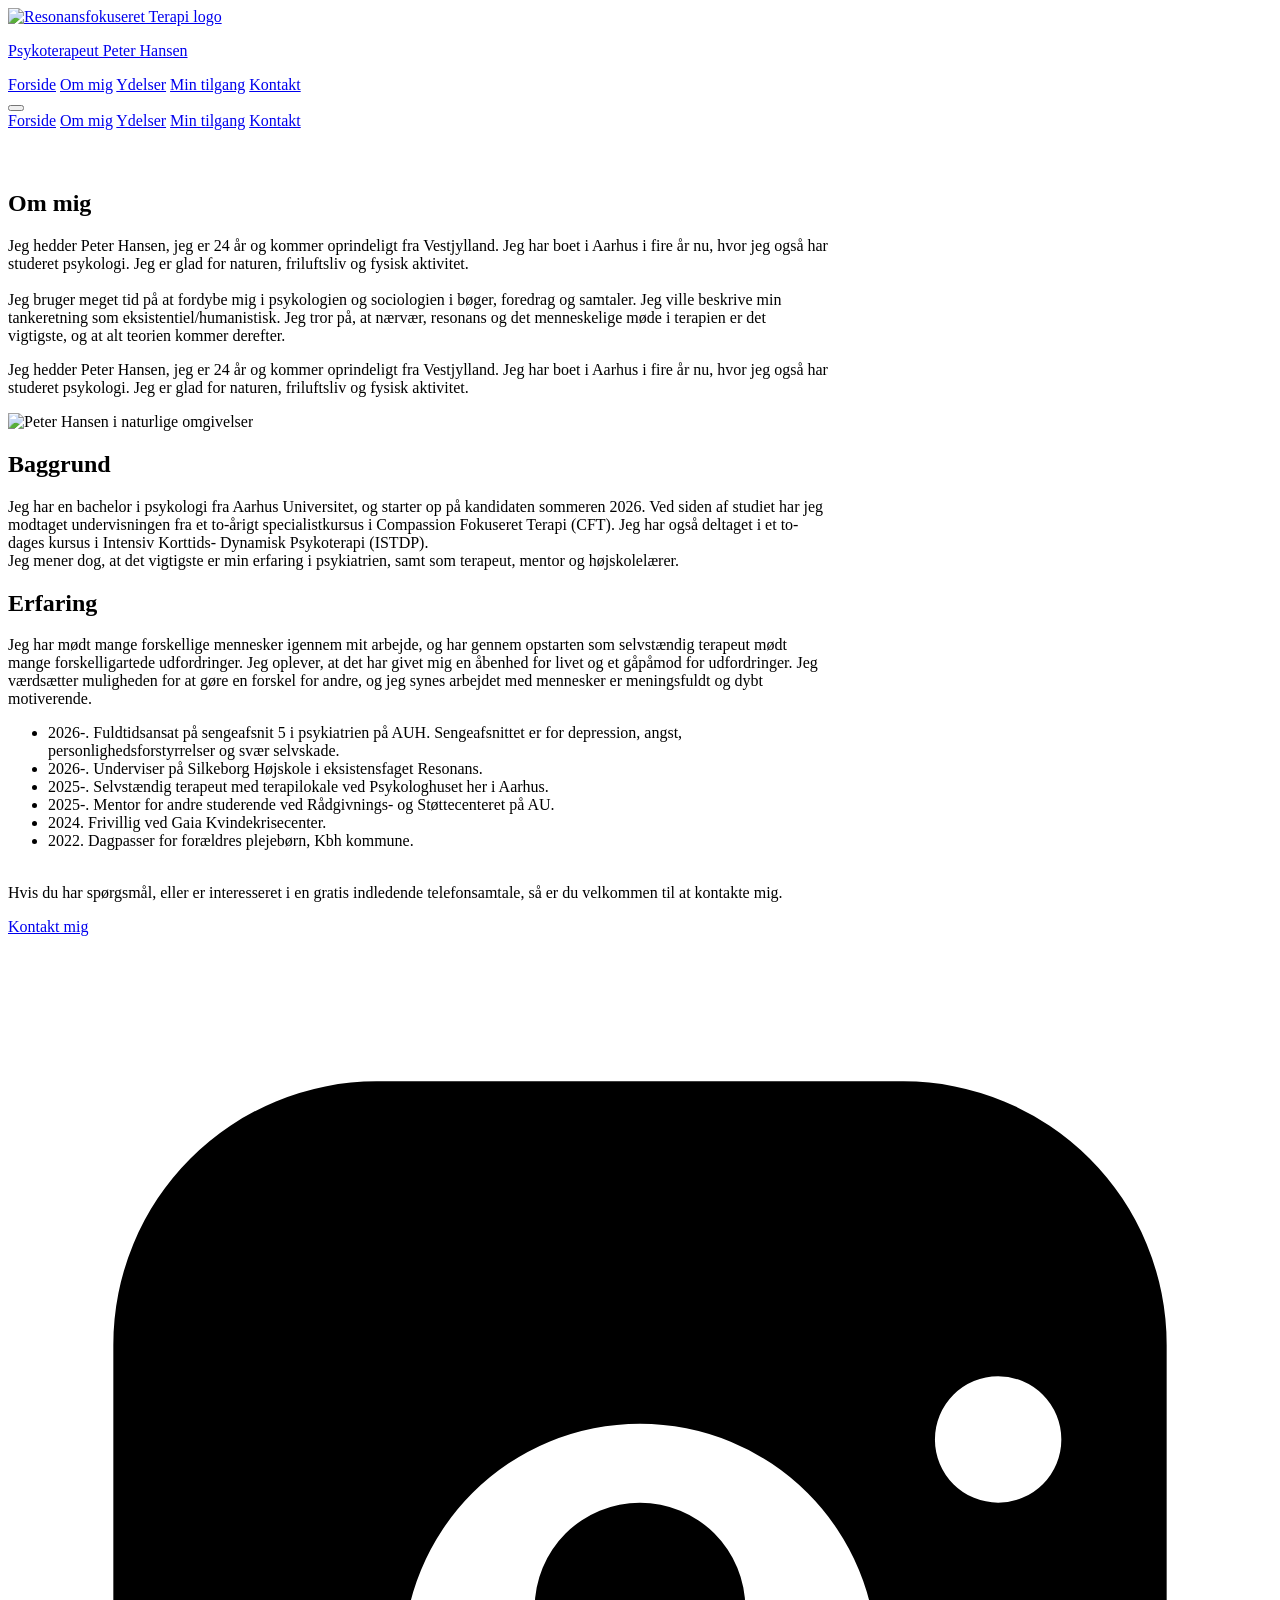
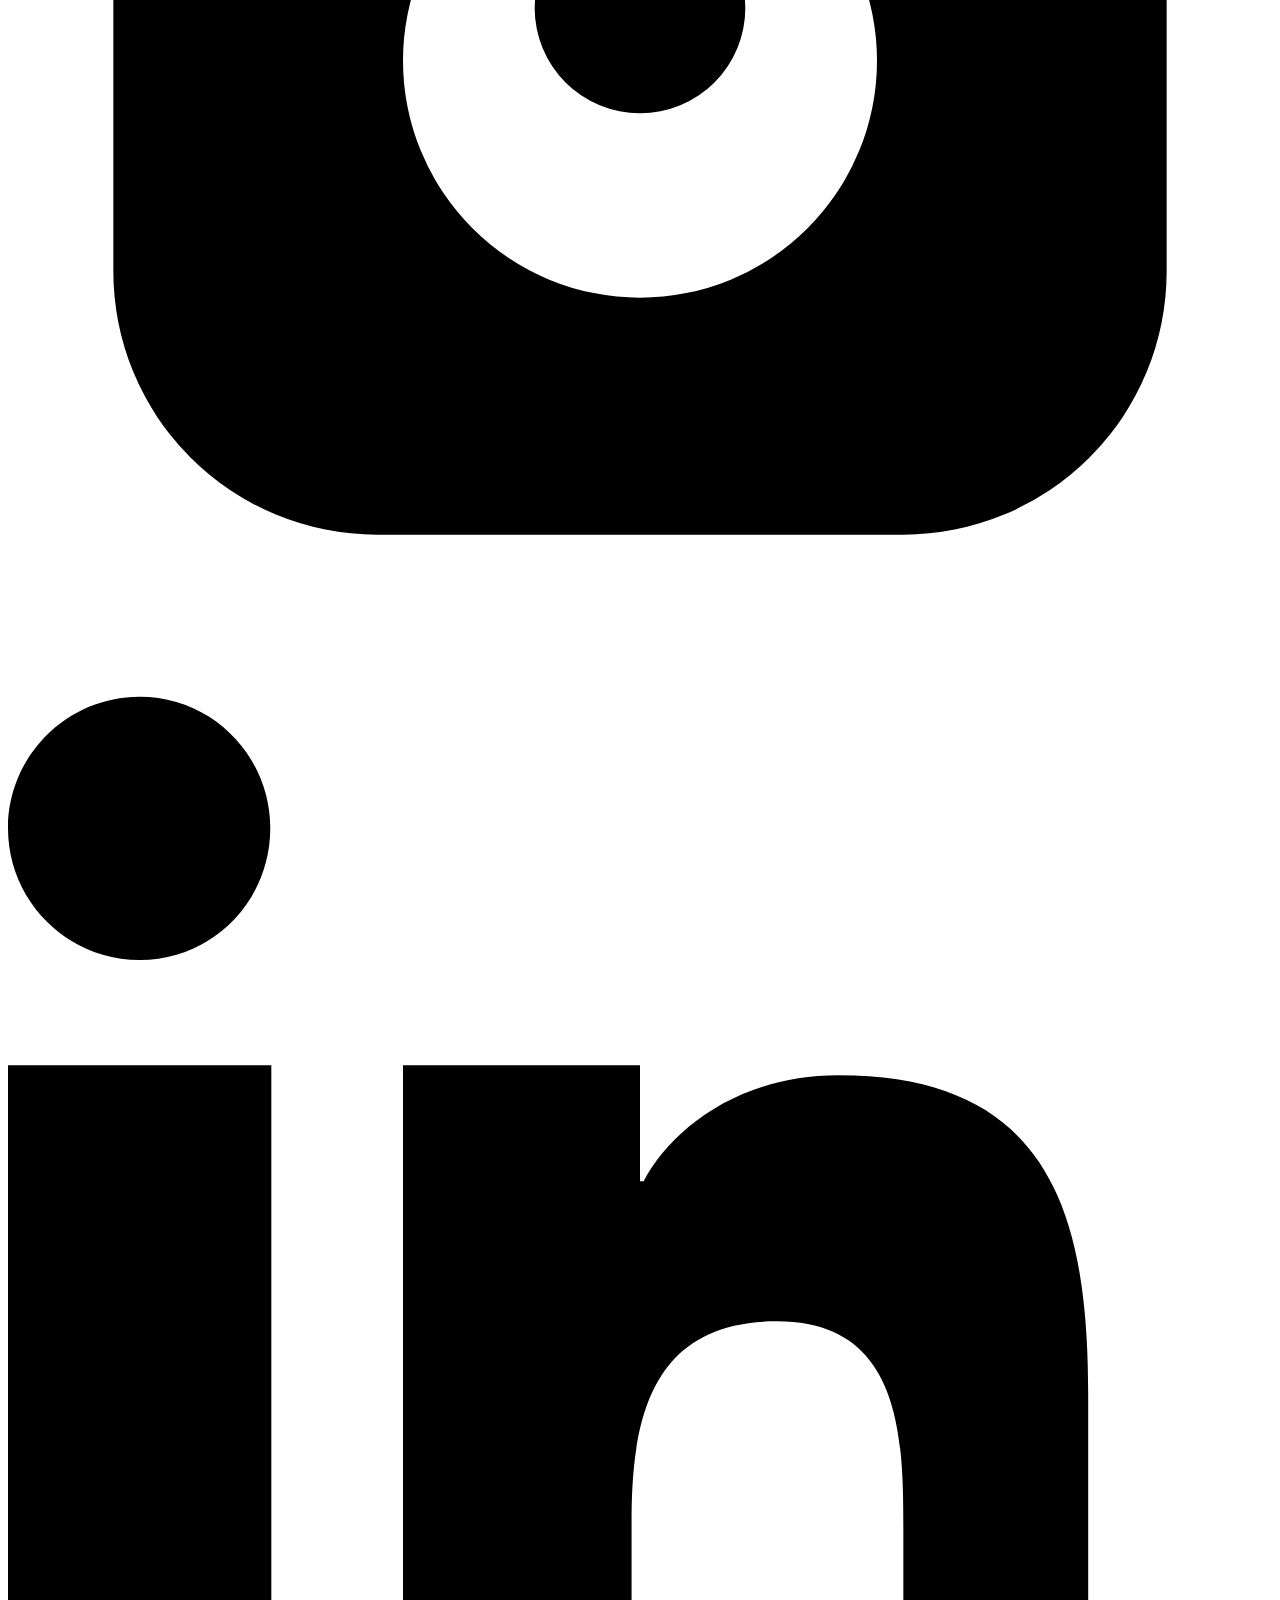
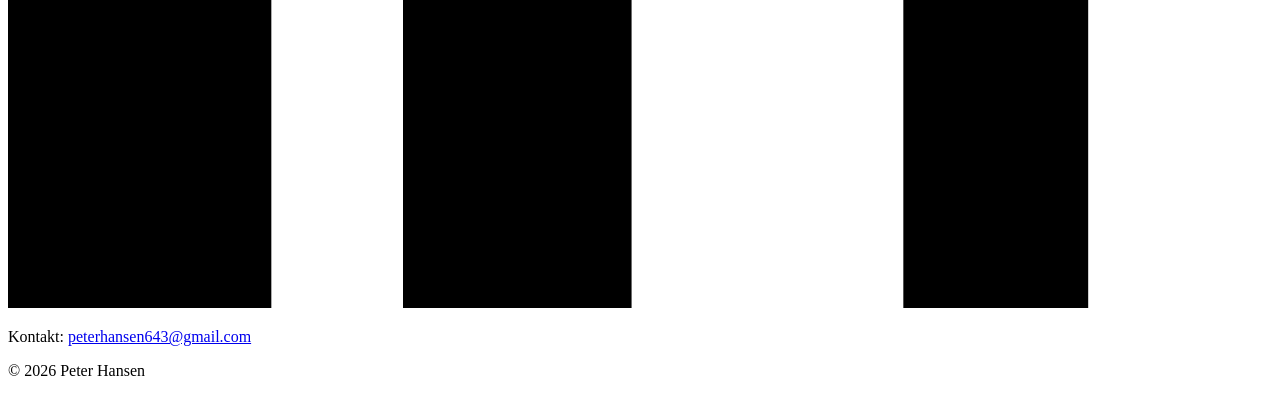
==== about.html @ 8be68c06 "Ændring af navn" ====
<!DOCTYPE html>
<html lang="da">
<head>
  <meta charset="utf-8">
  <meta name="viewport" content="width=device-width,initial-scale=1">
  <title>Om Peter Hansen | Terapi og undervisning i Aarhus</title>
  <meta name="description" content="Læs om Peter Hansen, psykologistuderende ved Aarhus Universitet, og baggrunden for resonansfokuseret terapi og undervisning.">
  <meta name="keywords" content="peter hansen terapeut, psykologistuderende aarhus, om terapeut, resonansfokuseret terapi, humanistisk terapi">
  <meta name="author" content="Peter Hansen">
  <meta name="robots" content="index,follow,max-image-preview:large,max-snippet:-1,max-video-preview:-1">
  <meta name="theme-color" content="#183028">
  <link rel="canonical" href="https://www.resonansfokuseretterapi.dk/about.html">
  <link rel="alternate" hreflang="da-DK" href="https://www.resonansfokuseretterapi.dk/about.html">
  <meta property="og:title" content="Om Peter Hansen | Terapi og undervisning i Aarhus">
  <meta property="og:description" content="Lær mere om min baggrund, tilgang og hvordan jeg arbejder med terapi og undervisning.">
  <meta property="og:type" content="profile">
  <meta property="og:url" content="https://www.resonansfokuseretterapi.dk/about.html">
  <meta property="og:site_name" content="Resonansfokuseret Terapi">
  <meta property="og:locale" content="da_DK">
  <meta property="og:image" content="https://www.resonansfokuseretterapi.dk/images/profil2.webp">
  <meta property="og:image:alt" content="Peter Hansen, psykologistuderende og terapeut i Aarhus">
  <meta name="twitter:card" content="summary_large_image">
  <meta name="twitter:title" content="Om Peter Hansen | Terapi og undervisning i Aarhus">
  <meta name="twitter:description" content="Baggrund, erfaring og terapeutisk ståsted med fokus på resonans, humanisme og nærvær.">
  <meta name="twitter:image" content="https://www.resonansfokuseretterapi.dk/images/profil2.webp">
  <link rel="icon" type="image/png" href="/my-favicon/favicon-96x96.png" sizes="96x96" />
  <link rel="icon" type="image/svg+xml" href="/my-favicon/favicon.svg" />
  <link rel="shortcut icon" href="/my-favicon/favicon.ico" />
  <link rel="apple-touch-icon" sizes="180x180" href="/my-favicon/apple-touch-icon.png" />
  <link rel="manifest" href="/my-favicon/site.webmanifest" />
  <script type="application/ld+json">
  {
    "@context": "https://schema.org",
    "@graph": [
      {
        "@type": "AboutPage",
        "@id": "https://www.resonansfokuseretterapi.dk/about.html#webpage",
        "url": "https://www.resonansfokuseretterapi.dk/about.html",
        "name": "Om Peter Hansen",
        "description": "Baggrund og faglig profil for Peter Hansen.",
        "inLanguage": "da-DK",
        "isPartOf": {
          "@id": "https://www.resonansfokuseretterapi.dk/#website"
        }
      },
      {
        "@type": "Person",
        "@id": "https://www.resonansfokuseretterapi.dk/#person",
        "name": "Peter Hansen",
        "jobTitle": "Psykologistuderende og terapeut",
        "address": {
          "@type": "PostalAddress",
          "addressLocality": "Aarhus",
          "addressCountry": "DK"
        },
        "email": "mailto:peterhansen643@gmail.com",
        "telephone": "+45 50 47 98 77",
        "sameAs": [
          "https://www.instagram.com/resonansfokuseret_terapi/",
          "https://www.linkedin.com/in/peter-hansen-698b96294"
        ]
      }
    ]
  }
  </script>
  <link rel="stylesheet" href="style.css">
</head>
<body>

  <header class="site-header">
    <div class="container header-inner">
      <a href="index.html" class="brand" aria-label="Forside">
        <img src="images/logo.png" alt="Resonansfokuseret Terapi logo" class="site-logo">
        <p class="site-title">Psykoterapeut Peter Hansen</p>
      </a>
      <nav class="main-nav">
        <a href="index.html">Forside</a>
        <a href="about.html">Om mig</a>
        <a href="services.html">Ydelser</a>
        <a href="approach.html">Min tilgang</a>
        <a href="contact.html">Kontakt</a>
      </nav>
      <button class="mobile-menu-toggle" aria-label="Åben menu" aria-expanded="false">
        <span class="hamburger"></span>
      </button>
      <nav class="mobile-nav" aria-hidden="true">
        <a href="index.html">Forside</a>
        <a href="about.html">Om mig</a>
        <a href="services.html">Ydelser</a>
        <a href="approach.html">Min tilgang</a>
        <a href="contact.html">Kontakt</a>
      </nav>
    </div>
  </header>

  <main>
    <section class="container about-page" style="padding:40px 0;max-width:820px">
      <div class="about-intro">
        <div class="about-text">
          <h1>Om mig</h1>
          <p class="intro-p desktop-only">Jeg hedder Peter Hansen, jeg er 24 år og kommer oprindeligt fra Vestjylland. Jeg har boet i Aarhus i fire år nu, hvor jeg også har studeret psykologi. Jeg er glad for naturen, friluftsliv og fysisk aktivitet. <br><br>Jeg bruger meget tid på at fordybe mig i psykologien og sociologien i bøger, foredrag og samtaler. Jeg ville beskrive min tankeretning som eksistentiel/humanistisk. Jeg tror på, at nærvær, resonans og det menneskelige møde i terapien er det vigtigste, og at alt teorien kommer derefter.</p>
          <p class="intro-p mobile-only">Jeg hedder Peter Hansen, jeg er 24 år og kommer oprindeligt fra Vestjylland. Jeg har boet i Aarhus i fire år nu, hvor jeg også har studeret psykologi. Jeg er glad for naturen, friluftsliv og fysisk aktivitet.</p>
        </div>
        <div class="about-photo">
          <img src="images/profil2.webp" alt="Peter Hansen i naturlige omgivelser" loading="lazy">
        </div>
      </div>

      <h2>Baggrund</h2>
      <p>Jeg har en bachelor i psykologi fra Aarhus Universitet, og starter op på kandidaten sommeren 2026. Ved siden af studiet har jeg modtaget undervisningen fra et to-årigt specialistkursus i Compassion Fokuseret Terapi (CFT). Jeg har også deltaget i et to-dages kursus i Intensiv Korttids- Dynamisk Psykoterapi (ISTDP). <br> Jeg mener dog, at det vigtigste er min erfaring i psykiatrien, samt som terapeut, mentor og højskolelærer.  </p>

      <h2>Erfaring</h2>
      <p>Jeg har mødt mange forskellige mennesker igennem mit arbejde, og har gennem opstarten som selvstændig terapeut mødt mange forskelligartede udfordringer. Jeg oplever, at det har givet mig en åbenhed for livet og et gåpåmod for udfordringer. Jeg værdsætter muligheden for at gøre en forskel for andre, og jeg synes arbejdet med mennesker er meningsfuldt og dybt motiverende. </p>
      <ul>
        <li>2026-. Fuldtidsansat på sengeafsnit 5 i psykiatrien på AUH. Sengeafsnittet er for depression, angst, personlighedsforstyrrelser og svær selvskade.</li>
        <li>2026-. Underviser på Silkeborg Højskole i eksistensfaget Resonans.</li>
        <li>2025-. Selvstændig terapeut med terapilokale ved Psykologhuset her i Aarhus.</li>
        <li>2025-. Mentor for andre studerende ved Rådgivnings- og Støttecenteret på AU.</li>
        <li>2024. Frivillig ved Gaia Kvindekrisecenter.</li>
        <li>2022. Dagpasser for forældres plejebørn, Kbh kommune.</li>
      </ul>
      <p><br>Hvis du har spørgsmål, eller er interesseret i en gratis indledende telefonsamtale, så er du velkommen til at kontakte mig.</p>
      <a href="contact.html" class="button">Kontakt mig</a>

    </section>
  </main>

  <footer class="site-footer">
    <div class="container">
      <div class="footer-left">
        <div class="footer-social">
          <a href="https://www.instagram.com/resonansfokuseret_terapi/" target="_blank" rel="noopener noreferrer" aria-label="Instagram">
            <svg viewBox="0 0 24 24" aria-hidden="true" focusable="false" xmlns="http://www.w3.org/2000/svg"><path d="M7 2h10a5 5 0 0 1 5 5v10a5 5 0 0 1-5 5H7a5 5 0 0 1-5-5V7a5 5 0 0 1 5-5zm5 6.5A4.5 4.5 0 1 0 16.5 13 4.5 4.5 0 0 0 12 8.5zm6.8-.9a1.2 1.2 0 1 0 1.2 1.2 1.2 1.2 0 0 0-1.2-1.2zM12 10a2 2 0 1 1-2 2 2 2 0 0 1 2-2z"/></svg>
          </a>
          <a href="https://www.linkedin.com/in/peter-hansen-698b96294" target="_blank" rel="noopener noreferrer" aria-label="LinkedIn">
            <svg viewBox="0 0 24 24" aria-hidden="true" focusable="false" xmlns="http://www.w3.org/2000/svg"><path d="M4.98 3.5C4.98 4.88 3.88 6 2.5 6S0 4.88 0 3.5 1.12 1 2.5 1 4.98 2.12 4.98 3.5zM0 8h5v16H0V8zm7.5 0H12v2.2h.07c.52-.98 1.8-2.01 3.7-2.01 4 0 4.74 2.63 4.74 6.05V24H17v-7.2c0-1.72-.03-3.94-2.4-3.94-2.4 0-2.76 1.87-2.76 3.8V24H7.5V8z"/></svg>
          </a>
        </div>
      </div>
      <div class="footer-right">
        <p><span class="desktop-only">Kontakt: </span><a href="mailto:peterhansen643@gmail.com">peterhansen643@gmail.com</a></p>
        <p>© 2026 Peter Hansen</p>
      </div>
    </div>
  </footer>

<script>
  (function(){
    var header = document.querySelector('.site-header');
    if(!header) return;
    var btn = header.querySelector('.mobile-menu-toggle');
    var nav = header.querySelector('.mobile-nav');
    if(!btn || !nav) return;
    function closeNav(){
      nav.classList.remove('open');
      nav.setAttribute('aria-hidden','true');
      btn.setAttribute('aria-expanded','false');
    }

    function outsideHandler(e){
      if(!header.contains(e.target)){
        closeNav();
        document.removeEventListener('click', outsideHandler);
        document.removeEventListener('keydown', escHandler);
        window.removeEventListener('scroll', scrollHandler);
        document.removeEventListener('touchmove', scrollHandler);
      }
    }

    function escHandler(e){
      if(e.key === 'Escape'){
        closeNav();
        document.removeEventListener('click', outsideHandler);
        document.removeEventListener('keydown', escHandler);
        window.removeEventListener('scroll', scrollHandler);
        document.removeEventListener('touchmove', scrollHandler);
      }
    }

    function scrollHandler(){
      closeNav();
      document.removeEventListener('click', outsideHandler);
      document.removeEventListener('keydown', escHandler);
      window.removeEventListener('scroll', scrollHandler);
      document.removeEventListener('touchmove', scrollHandler);
    }

    btn.addEventListener('click', function(e){
      e.stopPropagation();
      var opened = nav.classList.toggle('open');
      nav.setAttribute('aria-hidden', opened ? 'false' : 'true');
      btn.setAttribute('aria-expanded', opened ? 'true' : 'false');
      if(opened){
        setTimeout(function(){
          document.addEventListener('click', outsideHandler);
          document.addEventListener('keydown', escHandler);
          window.addEventListener('scroll', scrollHandler, {passive:true});
          document.addEventListener('touchmove', scrollHandler, {passive:true});
        },0);
      } else {
        document.removeEventListener('click', outsideHandler);
        document.removeEventListener('keydown', escHandler);
        window.removeEventListener('scroll', scrollHandler);
        document.removeEventListener('touchmove', scrollHandler);
      }
    });

    nav.addEventListener('click', function(e){ e.stopPropagation(); });
  })();
</script>

</body>
</html>
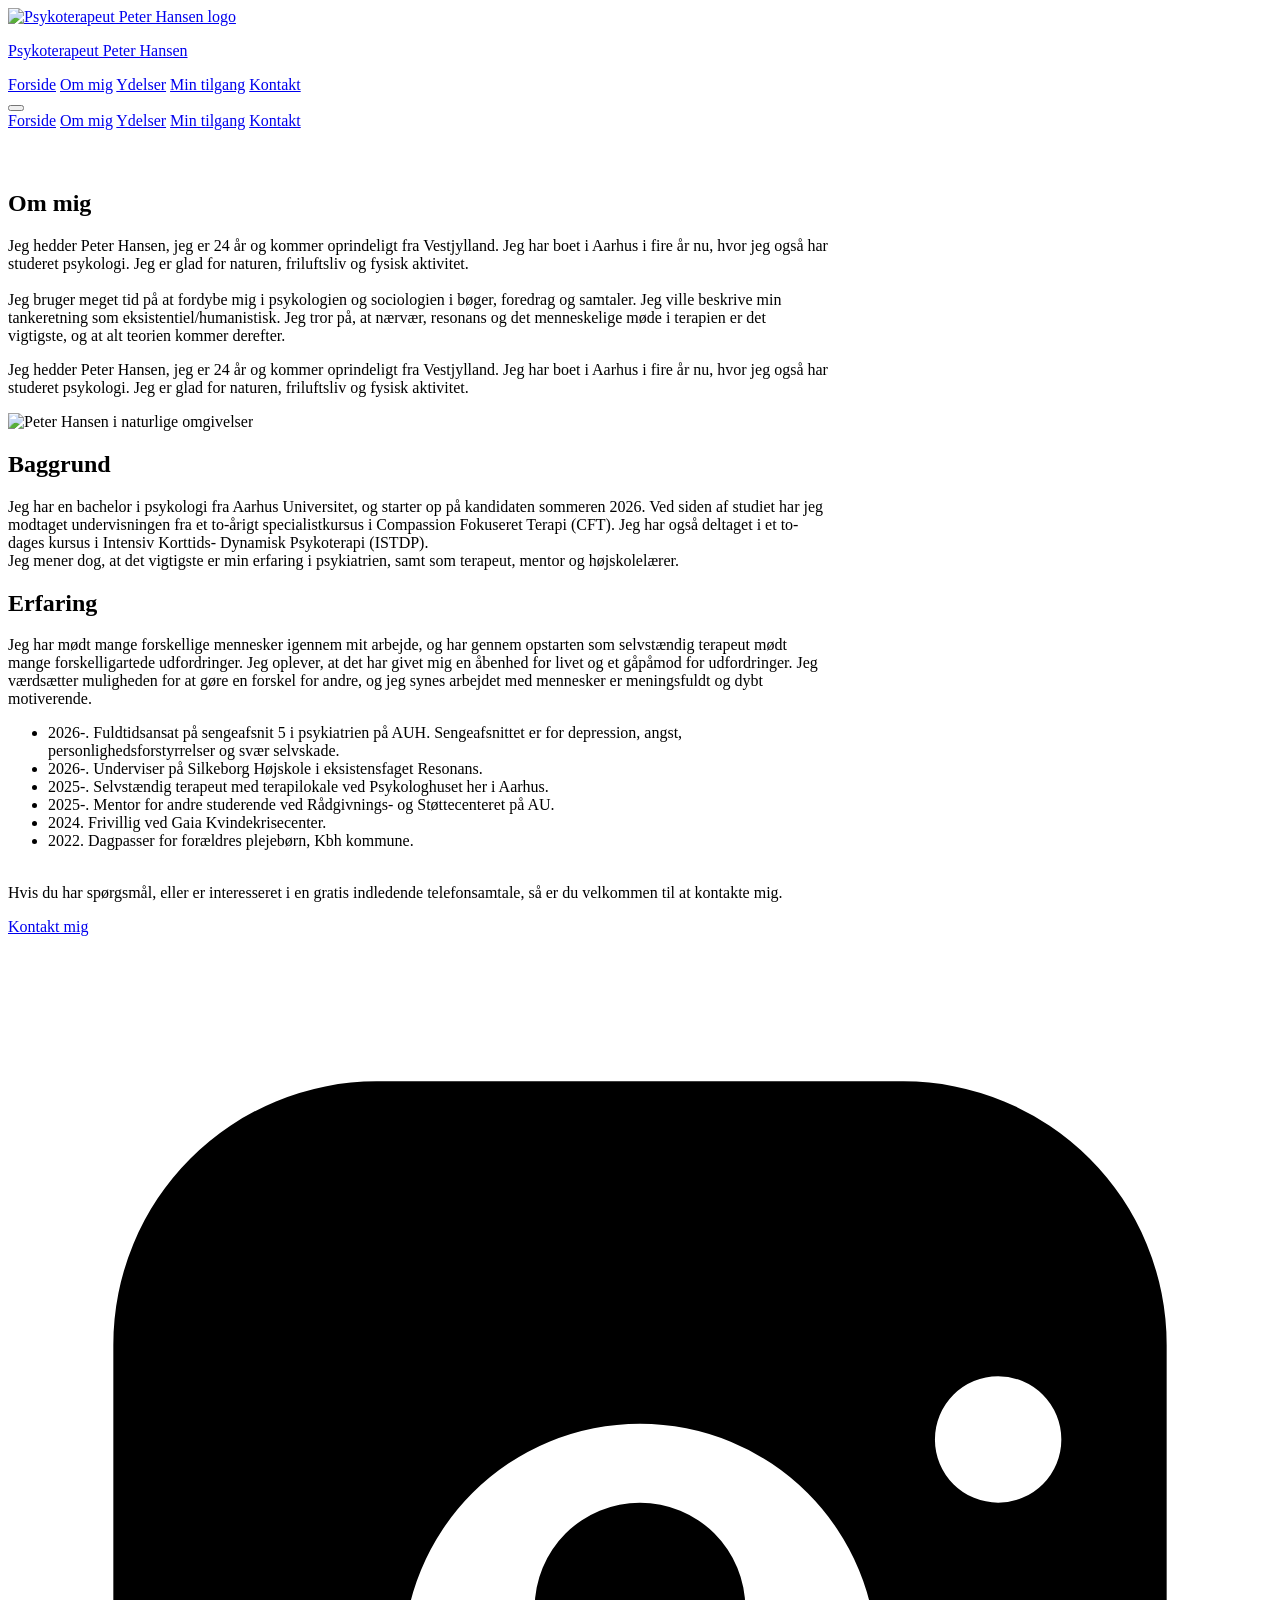
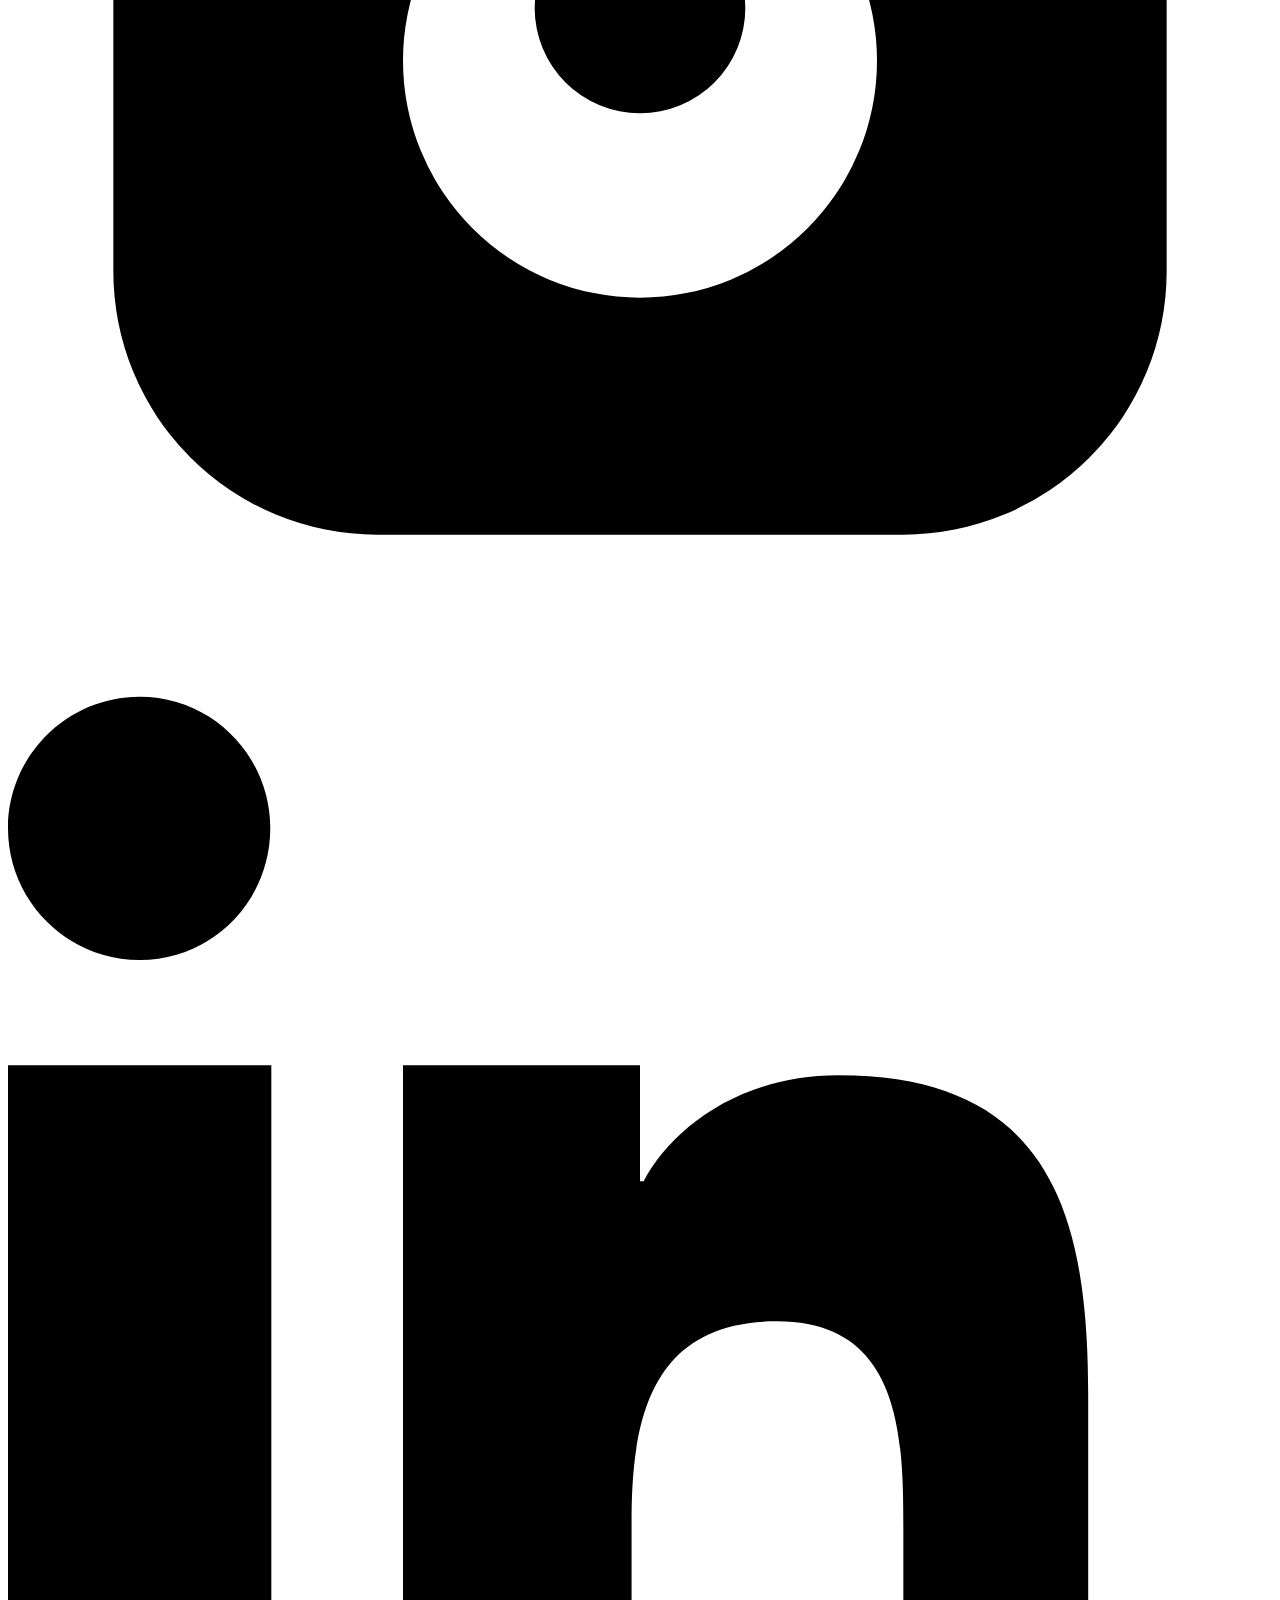
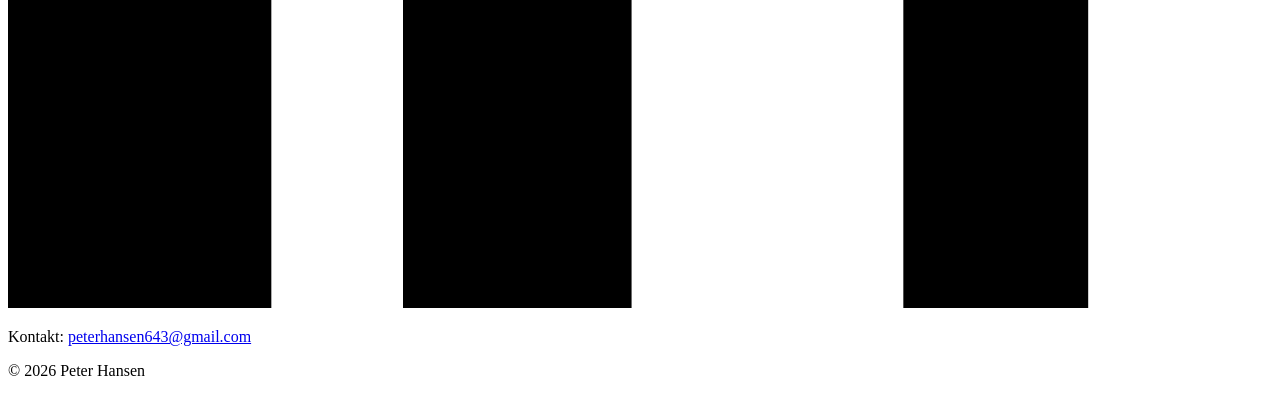
==== commit 904bd3ac: "Ænringer i SEO og sitemap" ====
--- a/about.html
+++ b/about.html
@@ -4,25 +4,25 @@
   <meta charset="utf-8">
   <meta name="viewport" content="width=device-width,initial-scale=1">
   <title>Om Peter Hansen | Terapi og undervisning i Aarhus</title>
-  <meta name="description" content="Læs om Peter Hansen, psykologistuderende ved Aarhus Universitet, og baggrunden for resonansfokuseret terapi og undervisning.">
-  <meta name="keywords" content="peter hansen terapeut, psykologistuderende aarhus, om terapeut, resonansfokuseret terapi, humanistisk terapi">
+  <meta name="description" content="Læs om Peter Hansen, psykoterapeut i Aarhus, og hvordan jeg arbejder med samtaleterapi og personlig udvikling.">
+  <meta name="keywords" content="peter hansen terapeut, psykoterapeut aarhus, om terapeut, samtaleterapi, personlig udvikling, humanistisk terapi">
   <meta name="author" content="Peter Hansen">
   <meta name="robots" content="index,follow,max-image-preview:large,max-snippet:-1,max-video-preview:-1">
   <meta name="theme-color" content="#183028">
-  <link rel="canonical" href="https://www.resonansfokuseretterapi.dk/about.html">
-  <link rel="alternate" hreflang="da-DK" href="https://www.resonansfokuseretterapi.dk/about.html">
+  <link rel="canonical" href="https://psykoterapeutpeterhansen.dk/about.html">
+  <link rel="alternate" hreflang="da-DK" href="https://psykoterapeutpeterhansen.dk/about.html">
   <meta property="og:title" content="Om Peter Hansen | Terapi og undervisning i Aarhus">
   <meta property="og:description" content="Lær mere om min baggrund, tilgang og hvordan jeg arbejder med terapi og undervisning.">
   <meta property="og:type" content="profile">
-  <meta property="og:url" content="https://www.resonansfokuseretterapi.dk/about.html">
-  <meta property="og:site_name" content="Resonansfokuseret Terapi">
+  <meta property="og:url" content="https://psykoterapeutpeterhansen.dk/about.html">
+  <meta property="og:site_name" content="Psykoterapeut Peter Hansen">
   <meta property="og:locale" content="da_DK">
-  <meta property="og:image" content="https://www.resonansfokuseretterapi.dk/images/profil2.webp">
-  <meta property="og:image:alt" content="Peter Hansen, psykologistuderende og terapeut i Aarhus">
+  <meta property="og:image" content="https://psykoterapeutpeterhansen.dk/images/profil2.webp">
+  <meta property="og:image:alt" content="Peter Hansen, psykoterapeut i Aarhus">
   <meta name="twitter:card" content="summary_large_image">
   <meta name="twitter:title" content="Om Peter Hansen | Terapi og undervisning i Aarhus">
-  <meta name="twitter:description" content="Baggrund, erfaring og terapeutisk ståsted med fokus på resonans, humanisme og nærvær.">
-  <meta name="twitter:image" content="https://www.resonansfokuseretterapi.dk/images/profil2.webp">
+  <meta name="twitter:description" content="Baggrund, erfaring og terapeutisk ståsted med fokus på kvalitet, nærvær og personlig udvikling.">
+  <meta name="twitter:image" content="https://psykoterapeutpeterhansen.dk/images/profil2.webp">
   <link rel="icon" type="image/png" href="/my-favicon/favicon-96x96.png" sizes="96x96" />
   <link rel="icon" type="image/svg+xml" href="/my-favicon/favicon.svg" />
   <link rel="shortcut icon" href="/my-favicon/favicon.ico" />
@@ -34,20 +34,20 @@
     "@graph": [
       {
         "@type": "AboutPage",
-        "@id": "https://www.resonansfokuseretterapi.dk/about.html#webpage",
-        "url": "https://www.resonansfokuseretterapi.dk/about.html",
+        "@id": "https://psykoterapeutpeterhansen.dk/about.html#webpage",
+        "url": "https://psykoterapeutpeterhansen.dk/about.html",
         "name": "Om Peter Hansen",
         "description": "Baggrund og faglig profil for Peter Hansen.",
         "inLanguage": "da-DK",
         "isPartOf": {
-          "@id": "https://www.resonansfokuseretterapi.dk/#website"
+          "@id": "https://psykoterapeutpeterhansen.dk/#website"
         }
       },
       {
         "@type": "Person",
-        "@id": "https://www.resonansfokuseretterapi.dk/#person",
+        "@id": "https://psykoterapeutpeterhansen.dk/#person",
         "name": "Peter Hansen",
-        "jobTitle": "Psykologistuderende og terapeut",
+        "jobTitle": "Psykoterapeut",
         "address": {
           "@type": "PostalAddress",
           "addressLocality": "Aarhus",
@@ -70,7 +70,7 @@
   <header class="site-header">
     <div class="container header-inner">
       <a href="index.html" class="brand" aria-label="Forside">
-        <img src="images/logo.png" alt="Resonansfokuseret Terapi logo" class="site-logo">
+        <img src="images/logo.png" alt="Psykoterapeut Peter Hansen logo" class="site-logo">
         <p class="site-title">Psykoterapeut Peter Hansen</p>
       </a>
       <nav class="main-nav">
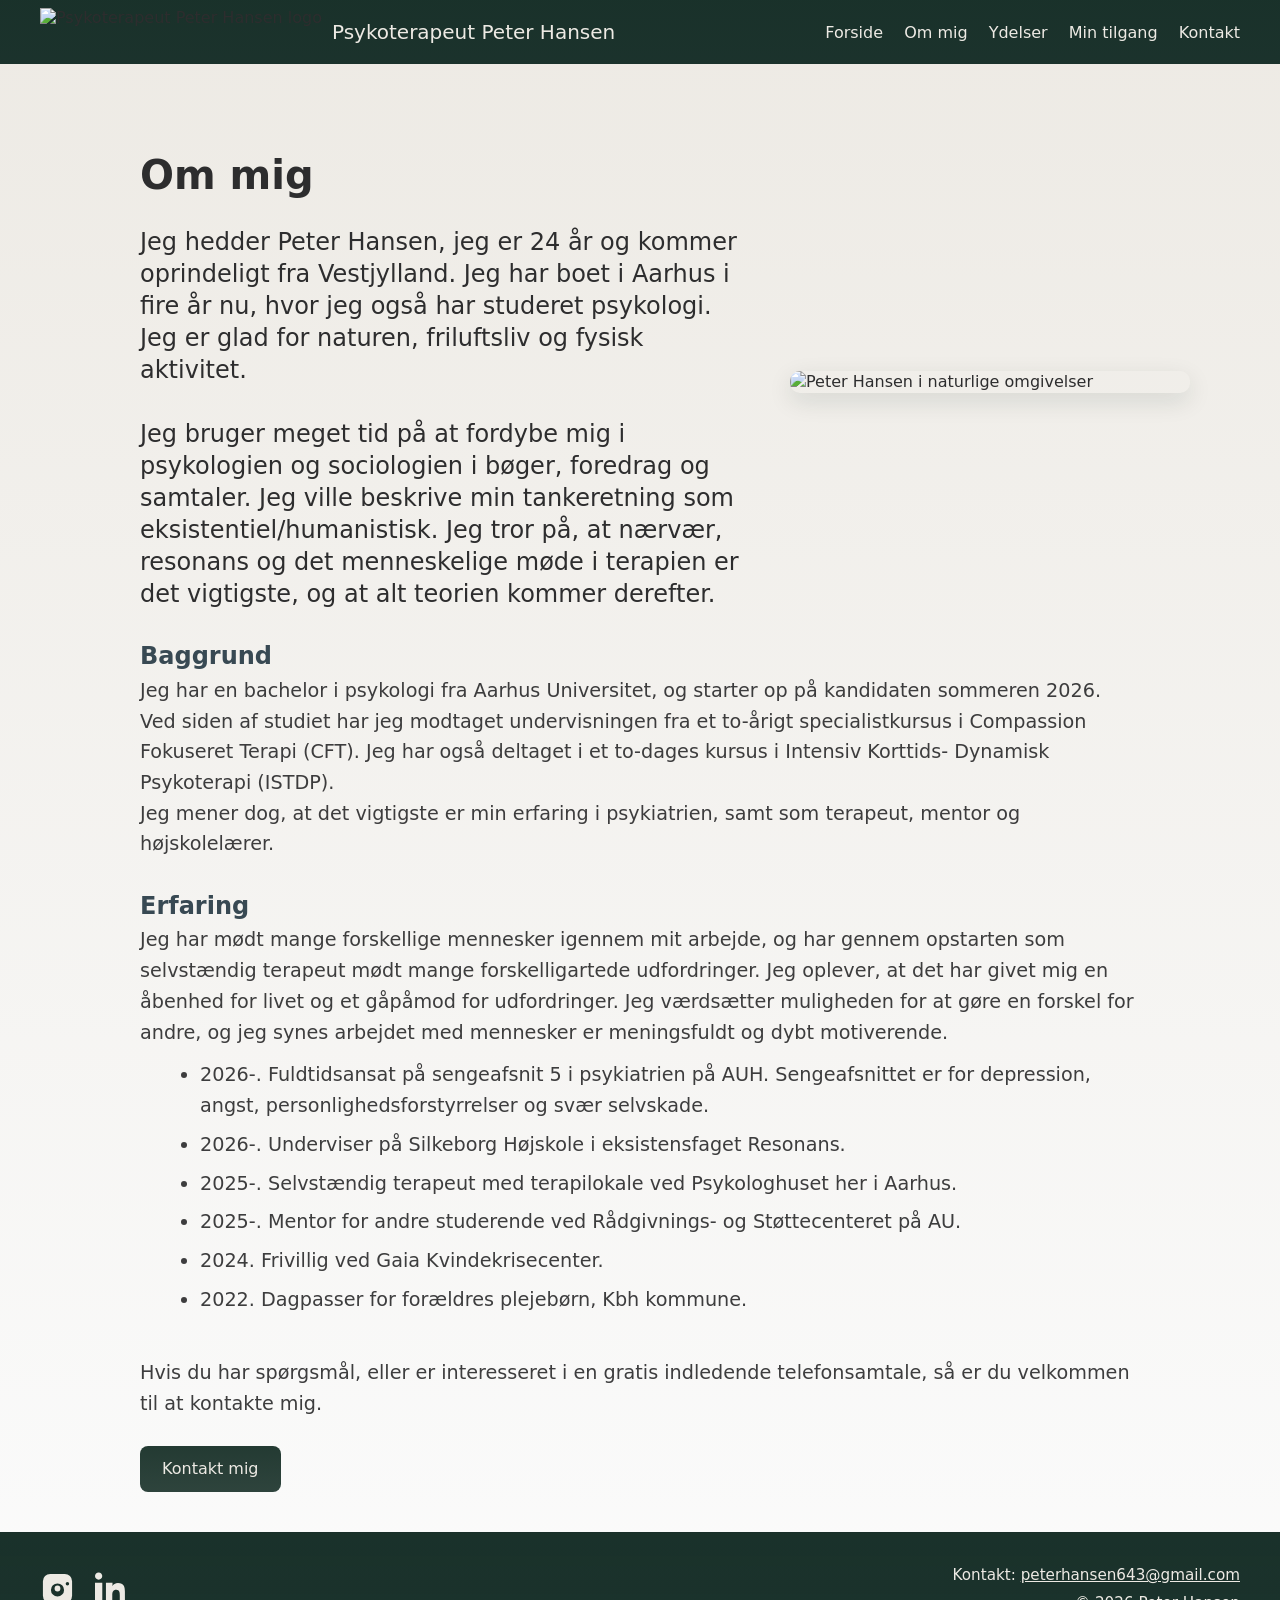
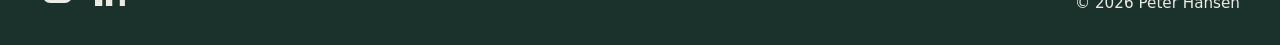
==== commit 533fa2bb: "Billeder og udseende" ====
--- a/about.html
+++ b/about.html
@@ -94,7 +94,7 @@
   </header>
 
   <main>
-    <section class="container about-page" style="padding:40px 0;max-width:820px">
+    <section class="container about-page" style="padding:40px 0">
       <div class="about-intro">
         <div class="about-text">
           <h1>Om mig</h1>
--- a/style.css
+++ b/style.css
@@ -0,0 +1,712 @@
+:root{
+  --bg: #EDEAE4;
+  --paper: #DCD8D0;
+  --primary: #384953;
+  --ink: #2D2D2E;
+  --border: #DBDDBD;
+  --wood: #645B39;
+  --accent: #966A4B;
+  --max-w: 1000px;
+}
+
+/* Homepage: make the sunset/about-left image visually 90vw and centered on mobile */
+@media (max-width:900px){
+  .home .about-left img{
+    width:90vw !important;
+    max-width:90vw !important;
+    margin:0 5vw !important;
+    display:block !important;
+    box-sizing:border-box !important;
+  }
+}
+
+/* Ensure consistent left/right inset for all text inside the approach page on mobile */
+@media (max-width:900px){
+  .approach-page{
+    padding-left:18px !important;
+    padding-right:18px !important;
+    box-sizing:border-box;
+  }
+  .approach-page h2,
+  .approach-page p,
+  .approach-page .approach-text,
+  .approach-page .pair-text{
+    margin-left:0 !important;
+    margin-right:0 !important;
+    padding-left:0 !important;
+    padding-right:0 !important;
+    box-sizing:border-box;
+  }
+}
+/* Mobile: slightly larger headings that include the icon */
+@media (max-width:900px){
+  .with-icon{font-size:1.4rem !important;line-height:1.25 !important}
+}
+
+*{box-sizing:border-box}
+
+body {
+  font-family: system-ui, -apple-system, "Segoe UI", Roboto, Arial, sans-serif;
+  margin: 0;
+  color: var(--ink);
+  background: linear-gradient(180deg, var(--bg), rgba(56,73,83,0.02));
+  -webkit-font-smoothing:antialiased;
+}
+
+/* Layout: make page a column so footer can stick to bottom when content is short */
+body{display:flex;flex-direction:column;min-height:100vh}
+main{flex:1}
+
+.container{
+  max-width: var(--max-w);
+  margin: 0 auto;
+  padding: 0 20px;
+}
+
+/* Tweak spacing for the about page main heading on mobile: less space above,
+   more space below so layout reads better on narrow screens */
+@media (max-width:900px){
+  .about-page .about-text h1,
+  .about-page .about-text h2{margin-top:8px !important; margin-bottom:14px !important}
+}
+
+/* Further refine about page mobile spacing: increase space under h2, reduce
+   gap between intro text and photo */
+@media (max-width:900px){
+  .about-page .about-text h1,
+  .about-page .about-text h2{margin-bottom:22px !important}
+  .about-page .about-text p{margin-bottom:12px}
+  .about-page .about-intro{gap:12px}
+  .about-page .about-photo img{margin-top:8px !important}
+}
+
+/* Tighten spacing and make photo 80% width on mobile */
+@media (max-width:900px){
+  .about-page .about-intro{gap:8px !important}
+  .about-page .about-text p{margin-bottom:8px !important}
+  .about-page .about-photo img{max-width:80% !important;width:80% !important;margin-top:4px !important}
+}
+
+/* Ensure the about photo is centered on mobile */
+@media (max-width:900px){
+  .about-page .about-photo{justify-content:center !important;display:flex !important}
+  .about-page .about-photo img{margin-left:auto !important;margin-right:auto !important;display:block !important}
+}
+
+.site-header{
+  background-color: var(--primary);
+  background-image: linear-gradient(180deg, #183028f2, #183028e6);
+}
+/* Ensure header can anchor absolute-positioned mobile nav */
+.site-header{position:relative;z-index:1000}
+
+/* Make header/footer containers full width so their contents can reach closer to the page edges */
+.site-header .container,
+.site-footer .container{
+  max-width: 100%;
+  height: 4rem;
+  margin: 0; /* ensure the container spans the full viewport */
+  padding: 0 40px; /* larger horizontal padding so content isn't flush to the edge */
+}
+
+.site-header .header-inner{
+  width: 100%;
+}
+
+.site-header .site-title{color:var(--bg)}
+.site-header .main-nav a{color:var(--bg)}
+.site-header .main-nav a:hover{opacity:0.9}
+
+.header-inner{
+  display:flex;
+  align-items:center;
+  justify-content:space-between;
+  padding:20px 0;
+}
+
+.site-logo{height:48px;width:auto;margin-right:0;display:block}
+.brand{display:flex;align-items:center;gap:10px;text-decoration:none;color:inherit}
+.site-title{margin:0;color:var(--primary);font-size:1.25rem;display:flex;align-items:center}
+
+.main-nav a{color:var(--primary);text-decoration:none;margin-left:16px;font-weight:500}
+.main-nav a:hover{color:var(--primary);opacity:0.85}
+
+.hero{
+  background-color:var(--bg);
+  position:relative;
+  overflow:visible;
+}
+.hero .container{max-width:1100px}
+.hero::before{content:"";position:absolute;inset:0;background:linear-gradient(180deg, rgba(56,73,83,0.02), rgba(56,73,83,0.01));pointer-events:none}
+.hero-grid{display:flex;align-items:center;gap:40px}
+.hero-left{flex:1;text-align:left;padding:8px}
+.hero-right{flex:0 0 460px;display:flex;justify-content:center;padding:8px;transform: translateY(40px);}
+.hero-right img{width:100%;max-width:460px;border-radius:12px;box-shadow:0 8px 30px rgba(18,40,30,0.12);object-fit:cover}
+.hero .hero-left h1,
+.hero .hero-left h2{color:var(--primary);font-size:2.4rem;margin:0 5px 12px}
+.hero .hero-left p{max-width:640px;margin:0 0 12px;color:rgba(45,45,46,0.82);font-size:1.4rem; line-height: 1.5;}
+
+@media (max-width:900px){
+  .hero-grid{flex-direction:column}
+  .hero-right{flex:0 0 auto;transform:none;display:flex;justify-content:center;margin-top:18px}
+  .hero-right img{max-width:100%;height:auto}
+  .hero{padding:50px 0}
+}
+
+/* About section: mobile-only adjustments — center text/button and smaller image under text */
+@media (max-width:900px){
+  .about-section .about-grid{flex-direction:column;gap:18px}
+  .about-right{width:100%;text-align:center}
+  .about-right h2,
+  .about-right h3{font-size:1.5rem;margin-top:24px;margin-bottom:8px;color:var(--primary)}
+  .about-right p{font-size:1.2rem;line-height:1.6;color:rgba(45,45,46,0.92);margin:8px auto 12px}
+  .about-right .button{display:inline-block;margin:14px auto}
+  .about-left{order:2;display:block}
+  .about-left img{max-width:240px;width:70%;height:auto;margin:10px auto 0;display:block;transform:none;border-radius:10px}
+}
+
+/* Therapy: show alternate paragraph on mobile and add small horizontal margins */
+.therapy .mobile-only{display:none}
+.therapy .desktop-only{display:block}
+
+@media (max-width:900px){
+  .therapy .desktop-only{display:none}
+  .therapy .mobile-only{display:block;margin:0 18px;color:rgba(45,45,46,0.92);font-size:1.15rem;line-height:1.6}
+}
+
+
+
+.button{display:inline-block;background:linear-gradient(180deg, rgba(24,48,40,0.95), rgba(24,48,40,0.9));color:var(--bg);padding:12px 22px;border-radius:8px;text-decoration:none;margin-top:14px;}
+.button:hover{filter:brightness(0.95)}
+
+/* Heading icon: default = small colored dot on non-home pages; homepage uses image */
+.with-icon{display:inline-flex;align-items:center}
+.with-icon::before{
+  /* default: simple dot (used on all pages unless overridden by .home) */
+  content:"";
+  display:inline-block;
+  width:10px;height:10px;margin-left:6px;margin-right:10px;flex:0 0 10px;
+  background-color:#183028f2;border-radius:50%;
+}
+
+/* Homepage override: use the full image icon */
+.home .with-icon::before{
+  content:"";
+  display:inline-block;
+  width:65px;height:65px;margin-left:2px;margin-right:4px;flex:0 0 56px;
+  background-image: url("images/icon.png");
+  background-size:65px 65px;background-repeat:no-repeat;background-position:center;
+  background-color:transparent;border-radius:0;
+}
+
+@media (max-width:900px){
+  .approach-page .approach-intro{margin-top:6px !important}
+  .approach-page .approach-photo img{max-width:90% !important;width:90% !important;margin:6px auto 0 !important;display:block !important}
+  /* Reduce top spacing above the first h3 inside the services intro on mobile */
+  .services .services-text article h2{margin-top:13px !important}
+  /* Reduce space above the paragraph that follows the services-intro block */
+  .services .services-intro + p{margin-top:1px !important}
+  /* On mobile the grid becomes column: prevent the left column's fixed
+     flex-basis (set for desktop) from becoming a large height value. */
+  .about-left{flex:0 0 auto; width:100%}
+  .about-left img{max-width:80%;width:80%;height:auto;margin:10px auto 0;display:block;transform:none;border-radius:10px}
+}
+
+/* Ensure the main about heading is indented the same as the intro text on mobile */
+@media (max-width:900px){
+  .about-page .about-text h1,
+  .about-page .about-text h2{padding-left:18px;padding-right:18px;box-sizing:border-box}
+}
+
+/* Align following headings, paragraphs and button to the same horizontal inset as
+   the intro text on mobile */
+@media (max-width:900px){
+  .about-page > h2,
+  .about-page > h3,
+  .about-page > p,
+  .about-page > ul {
+    padding-left:18px !important;
+    padding-right:18px !important;
+    box-sizing:border-box;
+  }
+  .about-page .button{
+    display:inline-block !important;
+    margin:16px 18px 0 !important;
+  }
+}
+
+/* Slightly larger body text for the about page (only top-level h3/p inside .about-page) */
+.about-page > h2,
+.about-page > h3{font-size:1.5rem;margin-top:35px;margin-bottom:8px;color:var(--primary)}
+.about-page > p{font-size:1.2rem;line-height:1.6;color:rgba(45,45,46,0.92);margin-bottom:12px}
+
+/* Adjust margin-top for paragraphs in the about page */
+.about-page > p{margin-top:8px;}
+
+/* Match list styling to paragraph text on about page */
+.about-page > ul{font-size:1.2rem;line-height:1.6;color:rgba(45,45,46,0.92);margin-bottom:12px;margin-top:8px;margin-left:20px;list-style:disc}
+.about-page ul li{font-size:1.2rem;line-height:1.6;color:rgba(45,45,46,0.92);margin-bottom:8px}
+
+@media (max-width:900px){
+  /* Remove the large section padding (inline style) on small screens and
+     remove any top margin on the intro so the image sits closer to the
+     preceding text. */
+  .approach-page{padding-top:6px !important;padding-bottom:18px !important}
+  .approach-page .approach-intro{margin-top:0 !important}
+  /* Make all approach-page images narrower and centered on mobile */
+  .approach-page .approach-photo img,
+  .approach-page .pair-photo img,
+  .approach-page .approach-pair .pair-photo img,
+  .approach-page .approach-pair.img40 .pair-photo img{
+    max-width:90% !important;
+    width:90% !important;
+    margin:0 auto !important;
+    display:block !important;
+  }
+}
+.services-list li{background:var(--paper);padding:16px;border-radius:8px;box-shadow:0 1px 6px rgba(56,73,83,0.04);color:#233; border-left:4px solid var(--primary)}
+
+.gallery{padding:30px 0}
+.gallery-grid{display:grid;grid-template-columns:repeat(auto-fit,minmax(220px,1fr));gap:14px}
+
+/* About section on homepage: text left, image right */
+.about-section{padding-top:40px;margin-bottom: 70px;}
+.about-grid{display:flex;align-items:center;gap:0;}
+.about-right{flex:1;text-align:left}
+.about-right h2,
+.about-right h3{color:var(--primary);margin-bottom:8px}
+.about-right p{color:rgba(45,45,46,0.88);line-height:1.6;margin:8px 0}
+.about-left{flex:0 0 550px;display:flex;justify-content:flex-start}
+/* make the image scale to the left column so the right column can grow */
+.about-left img{width:100%;max-width:550px;height:auto;border-radius:12px;box-shadow:0 8px 30px rgba(18,40,30,0.12);object-fit:cover;transform:translateX(-90px)}
+
+@media (max-width:900px){
+  .about-grid{flex-direction:column-reverse;gap:18px}
+  .about-right img{max-width:100%;height:auto}
+  .about-left img{width:100%;max-width:100%;height:auto;transform:none}
+}
+
+/* Constrain about page profile image specifically (override if necessary) */
+.about-page .about-photo img,
+.about-photo img{
+  width:100%;
+  max-width:220px;
+  height:auto;
+  border-radius:10px;
+  box-shadow:0 8px 24px rgba(18,40,30,0.12);
+  object-fit:cover;
+  transform:none !important;
+}
+
+/* Layout for the about page intro: 75% text / 25% photo */
+.about-page .about-intro{display:flex;align-items:flex-start;gap:50px;margin-bottom:0;}
+.about-page .about-text{flex:0 0 60%}
+.about-page .about-text p{font-size: 1.5rem;line-height: 2rem;}
+.about-page .about-text h1,
+.about-page .about-text h2{font-size: 2.5rem;margin-bottom: 15px;margin-top: 60px;}
+.about-page .about-text h1{margin-bottom:40px}
+.about-page .about-photo{flex:0 0 40%;display:flex;justify-content:flex-end}
+.about-page .about-photo img{margin-top:50px;width:100%;max-width:400px;height:auto;border-radius:10px;box-shadow:0 8px 24px rgba(18,40,30,0.12);object-fit:cover}
+
+@media (min-width:901px){
+  .about-page .about-intro{align-items:center}
+}
+
+.container.about-page {line-height: 1.4rem;}
+
+@media (max-width:900px){
+  .about-page .about-intro{flex-direction:column;gap:25px}
+  .about-page .about-photo{justify-content:flex-start}
+  .about-page .about-photo img{max-width:100%}
+}
+
+@media (max-width:900px){
+  .about-page .about-photo img,
+  .about-photo img{max-width:100%}
+}
+
+.therapy{padding:105px 0 60px;text-align:center}
+.therapy h2,
+.therapy h3{font-size:1.5rem;margin-top:35px;margin-bottom:8px;color:var(--primary)}
+.therapy p{max-width:760px;margin:8px auto;color:rgba(45,45,46,0.92);font-size:1.2rem;line-height:1.6;margin-bottom:12px}
+.therapy .button{margin-top:18px}
+
+/* Match about page typography for homepage about-section */
+.about-section h2,
+.about-section h3{font-size:1.5rem;margin-top:35px;margin-bottom:8px;color:var(--primary)}
+.about-section p{font-size:1.2rem;line-height:1.6;color:rgba(45,45,46,0.92);margin-top:8px;margin-bottom:12px}
+
+@media (max-width:600px){
+  .therapy h2,.therapy h3,.about-section h2,.about-section h3{font-size:1.12rem}
+  .therapy p,.about-section p{font-size:1rem}
+}
+
+/* Services page: match about page typography */
+.services .services-main-title{font-size:2.5rem;margin-bottom:10px;color:var(--primary)}
+.services h2{font-size:1.5rem;margin-top:35px;margin-bottom:8px;color:var(--primary)}
+.services p{font-size:1.2rem;line-height:1.6;color:rgba(45,45,46,0.92);margin-top:8px;margin-bottom:12px}
+.services ul{margin:8px 0 18px 0;color:rgba(45,45,46,0.92);line-height:1.6}
+.services > ul{font-size:1.2rem;line-height:1.6;color:rgba(45,45,46,0.92)}
+
+/* Contact page typography: match about/services for consistent look */
+.contact-page h1,
+.contact-page h2{font-size:2rem;color:var(--primary);margin-bottom:12px}
+.contact-page p{font-size:1.2rem;line-height:1.6;color:rgba(45,45,46,0.92);margin-top:8px;margin-bottom:12px}
+
+@media (max-width:600px){
+  .contact-page h1,
+  .contact-page h2{font-size:1.12rem}
+  .contact-page p{font-size:1rem}
+}
+
+/* Mobile: increase space above the Contact page h2 and increase its size
+   — add ~15px to the previous top margin so the heading sits visibly lower. */
+@media (max-width:900px){
+  .contact-page h1,
+  .contact-page h2{margin-top:37px !important;margin-bottom:10px !important;font-size:1.75rem !important}
+}
+
+/* Contact grid: text left (60%), image right (40%) */
+.contact-grid{display:flex;align-items:flex-start;gap:24px}
+.contact-grid .contact-text{flex:0 0 60%}
+.contact-grid .contact-photo{flex:0 0 40%;display:flex;justify-content:flex-end}
+.contact-grid .contact-photo img{width:100%;height:auto;border-radius:10px;box-shadow:0 8px 24px rgba(18,40,30,0.12);object-fit:cover}
+.contact-grid .contact-text {margin-top: 30px;}
+
+@media (max-width:900px){
+  .contact-grid{flex-direction:column;gap:18px}
+  .contact-grid .contact-photo{justify-content:flex-start}
+  .contact-grid .contact-photo img{max-width:100%}
+}
+
+/* Add horizontal inset for contact text on mobile so content doesn't touch edges */
+@media (max-width:900px){
+  .contact-grid .contact-text{padding-left:18px !important;padding-right:18px !important;box-sizing:border-box}
+}
+
+/* Ensure contact image visually fills most of the viewport on mobile */
+@media (max-width:900px){
+  .contact-grid .contact-photo img{
+    width:90vw !important;
+    max-width:90vw !important;
+    margin:0 5vw !important;
+    display:block !important;
+    box-sizing:border-box !important;
+  }
+}
+
+/* Prevent main from stretching to fill viewport on mobile so footer sits close to content */
+@media (max-width:900px){
+  main{flex:0 0 auto}
+}
+
+/* Fix: remove large vertical gap on the Contact page for small screens.
+   The page had an inline `padding:40px 0;` on the section and
+   `.contact-text` also used `margin-top:30px;` which together created
+   a much larger gap than the h2 margin alone. Override these only on
+   mobile so desktop is unchanged. */
+@media (max-width:900px){
+  .contact-page{padding-top:12px !important;padding-bottom:18px !important}
+  .contact-grid .contact-text{margin-top:0 !important;padding-top:10px !important}
+  .contact-page .contact-text h1,
+  .contact-page .contact-text h2{margin-top:6px !important}
+}
+
+/* Larger gap before the second article heading (Korte kurser og workshops) */
+.services article + article h2{margin-top:48px}
+
+@media (max-width:600px){
+  .services h2{font-size:1.12rem}
+  .services p{font-size:1rem}
+}
+
+/* Services page: tighten heading spacing and slightly reduce list font-size on mobile */
+@media (max-width:900px){
+  /* stronger selectors: match actual DOM structure and ensure rules apply */
+  .services .services-main-title,
+  .services .services-text h2{margin-bottom:5px !important}
+  .services .services-text article h2{font-size:1.5rem !important}
+  .services ul{margin:4px 0 2px 0 !important; padding-left:18px !important}
+  .services ul li{font-size:1rem !important}
+  .services .services-intro + p{margin-top:1px !important}
+  /* Make article paragraphs inside .services-text match list font-size on mobile */
+  .services .services-text article p{font-size:1.1rem !important;line-height:1.6 !important;margin-bottom:10px !important}
+}
+.services-intro{display:flex;align-items:flex-start;gap:20px;margin-top:20px;margin-bottom:26px}
+.services-text{flex:0 0 55%}
+.services-text p{font-size:1.2rem;line-height:1.6;color:rgba(45,45,46,0.92)}
+.services-text article h2{font-size:1.65rem}
+.services-text article p{font-size:1.3rem}
+.services-photo{flex:0 0 45%;display:flex;justify-content:flex-end;padding-top:130px}
+.services-photo img{width:100%;max-width:380px;border-radius:10px;box-shadow:0 8px 24px rgba(18,40,30,0.12);object-fit:cover}
+.services > p:last-child{margin-bottom:50px;}
+@media (max-width:900px){
+  .services-intro{flex-direction:column-reverse;gap:14px}
+  .services-photo{justify-content:flex-start;padding-top:0}
+  .services-photo img{max-width:100%}
+}
+@media (min-width:901px){
+  .services-intro{align-items:center}
+  .services-text{flex:0 1 48%}
+  .services-photo{flex:0 1 52%;padding-top:50px}
+  .services-photo img{max-width:440px}
+}
+.img-card{background:var(--paper);border-radius:10px;overflow:hidden;box-shadow:0 6px 22px rgba(56,73,83,0.06)}
+.img-card img{display:block;width:100%;height:220px;object-fit:cover}
+.img-caption{padding:10px 12px;color:var(--primary);font-size:0.95rem}
+
+.small{color:var(--primary);font-size:0.9rem}
+
+.site-footer{padding:24px 0;border-top:1px solid rgba(0,0,0,0.06);background-color:var(--primary);background-image:linear-gradient(180deg, rgba(24,48,40,0.95), rgba(24,48,40,0.9));font-size:0.95rem;color:var(--bg)}
+.site-footer a{color:var(--bg)}
+.site-footer .container{display:flex;align-items:center;justify-content:space-between;gap:16px}
+.footer-left{display:flex;align-items:center;gap:12px}
+.footer-right p{margin:0;}
+.footer-right{display:flex;flex-direction:column;align-items:flex-end;gap:10px;}
+.footer-social{display:flex;align-items:center;gap:20px}
+.footer-social a{display:inline-flex;align-items:center;justify-content:center;color:var(--bg);text-decoration:none}
+.footer-social svg{width:35px;height:35px;fill:currentColor}
+
+@media (max-width:600px){
+  .site-footer .container{flex-direction:column;align-items:center;text-align:center}
+  .footer-right{text-align:center}
+}
+
+@media (max-width:600px){
+  .site-header .container,
+  .site-footer .container{padding:0 20px}
+}
+
+@media (max-width:600px){
+  .header-inner{flex-direction:row;gap:12px;align-items:center;justify-content:space-between}
+  .site-title{font-size:1.1rem}
+  .site-logo{height:40px}
+  .main-nav a{margin-left:0;margin-right:14px}
+  .hero h1,
+  .hero h2{font-size:1.3rem}
+  .therapy{padding:40px 0 40px}
+  /* ensure header container auto-height on very small screens */
+  .site-header .container{height:auto;padding:10px 16px}
+}
+
+@media (max-width:420px){
+  .hero .hero-left h1,
+  .hero .hero-left h2{font-size:2rem;line-height:1.25}
+}
+
+/* Global helper classes for mobile/desktop visibility */
+.mobile-only{display:none}
+.desktop-only{display:inline}
+@media (max-width:900px){
+  .mobile-only{display:inline}
+  .desktop-only{display:none}
+}
+
+/* Ensure mobile-only paragraphs behave as blocks on small screens */
+@media (max-width:900px){
+  p.mobile-only, .about-page .mobile-only{display:block;margin:0 18px 12px;color:rgba(45,45,46,0.92);font-size:1.2rem;line-height:1.6}
+}
+
+/* Mobile menu styles: hide desktop nav on small screens, show toggle */
+.mobile-menu-toggle{display:none;background:none;border:0;padding:8px;cursor:pointer}
+.mobile-menu-toggle .hamburger{display:block;width:22px;height:2px;background:var(--bg);position:relative}
+.mobile-menu-toggle .hamburger::before,.mobile-menu-toggle .hamburger::after{content:"";position:absolute;left:0;width:22px;height:2px;background:var(--bg)}
+.mobile-menu-toggle .hamburger::before{top:-7px}
+.mobile-menu-toggle .hamburger::after{top:7px}
+
+.mobile-nav{display:none;flex-direction:column;background:var(--paper);padding:12px;border-radius:8px;box-shadow:0 6px 20px rgba(18,40,30,0.08);margin-top:8px}
+.mobile-nav a{padding:10px 8px;color:var(--primary);text-decoration:none;border-bottom:1px solid rgba(0,0,0,0.04)}
+.mobile-nav a:last-child{border-bottom:0}
+.mobile-nav.open{display:flex}
+
+@media (max-width:900px){
+  .main-nav{display:none}
+  .mobile-menu-toggle{display:inline-flex}
+  /* ensure header container can grow so mobile nav isn't clipped */
+  .site-header .container{height:auto;padding:12px 20px}
+  .header-inner{flex-direction:row;align-items:center;justify-content:space-between}
+  .brand{margin-right:auto}
+  /* position dropdown below header without expanding it */
+  .mobile-nav{position:absolute;left:12px;right:12px;top:100%;margin-top:8px;z-index:1000}
+}
+
+@media (min-width:901px){
+  .mobile-nav{display:none !important}
+  .mobile-menu-toggle{display:none !important}
+}
+
+/* Homepage: slightly larger hero h2 on desktop for better emphasis */
+@media (min-width:901px){
+  .home .hero .hero-left h1.with-icon,
+  .home .hero .hero-left h2.with-icon{
+    font-size:2.6rem !important;
+    line-height:1.2 !important;
+  }
+}
+
+/* Also increase the homepage hero H2 on mobile so it's more prominent */
+@media (max-width:900px){
+  .home .hero .hero-left h1.with-icon,
+  .home .hero .hero-left h2.with-icon{
+    font-size:2.0rem !important;
+    line-height:1.18 !important;
+  }
+}
+
+/* Approach page: text left, relatively large image top-right, full-width body paragraphs below */
+.approach-page .approach-intro{display:flex;align-items:flex-start;gap:24px;margin-bottom:50px;margin-top: 30px;}
+.approach-page .approach-text{flex:0 0 40%}
+.approach-page .approach-text h1,
+.approach-page .approach-text h2{font-size:2rem;color:var(--primary);margin-top:8px;margin-bottom:10px}
+.approach-page .approach-text p{font-size:1.18rem;line-height:1.7;color:rgba(45,45,46,0.92)}
+.approach-page .approach-photo{flex:0 0 60%;display:flex;justify-content:flex-end}
+.approach-page .approach-photo img{width:100%;max-width:none;border-radius:12px;box-shadow:0 8px 30px rgba(18,40,30,0.12);object-fit:cover}
+.approach-page .approach-body{margin-top:18px}
+.approach-page .approach-body p{font-size:1.12rem;line-height:1.7;margin-bottom:14px;color:rgba(45,45,46,0.92)}
+
+@media (max-width:900px){
+  .approach-page .approach-intro{flex-direction:column-reverse;gap:18px}
+  .approach-page .approach-photo{justify-content:flex-start}
+  .approach-page .approach-photo img{max-width:100%}
+}
+
+/* Pair block: image left, text right for subsections like 'Eksistentialisme' */
+.approach-pair{display:flex;align-items:flex-start;gap:20px;margin-top: 30px;}
+.approach-pair .pair-photo{flex:0 0 60%;display:flex;justify-content:flex-start}
+.approach-pair .pair-photo img{width:100%;height:auto;border-radius:10px;box-shadow:0 8px 24px rgba(18,40,30,0.12);object-fit:cover;margin-top:40px;}
+.approach-pair .pair-text{flex:0 0 40%}
+.approach-pair .pair-text h2{margin-top:5px;margin-left: 20px;color:var(--primary);font-size:1.6rem}
+.approach-pair .pair-text p{font-size:1.12rem;margin-left: 20px;padding-right:40px;line-height:1.7;color:rgba(45,45,46,0.92)}
+
+@media (max-width:900px){
+  .approach-pair{flex-direction:column;gap:14px}
+  .approach-pair .pair-photo{order:0}
+  .approach-pair .pair-text{order:1}
+  .approach-pair .pair-photo img{max-width:100%}
+}
+
+/* Variant: small image (40% width) when used for subsections */
+.approach-pair.img40 .pair-photo{flex:0 0 45%}
+.approach-pair.img40 .pair-text{flex:0 0 55%}
+.approach-pair.img40 .pair-photo img{width:100%;height:auto}
+
+@media (max-width:900px){
+  .approach-pair.img40{flex-direction:column;gap:14px}
+  .approach-pair.img40 .pair-photo{order:0}
+  .approach-pair.img40 .pair-text{order:1}
+}
+
+/* Ensure the compassion block's text is pushed down on desktop only.
+   Placed after the .approach-pair rules so it takes precedence. */
+@media (min-width:901px){
+  /* Use transform to visually shift the Compassion block down on desktop only.
+     Transform is non-destructive to layout and won't affect mobile rules. */
+  .approach-pair.img40 .pair-text{
+    transform: translateY(55px) !important;
+    will-change: transform;
+  }
+}
+
+/* Force-mobile overrides for the homepage/about-section to ensure styles apply
+   even if other rules appear later in the stylesheet. Keeps desktop unchanged. */
+@media (max-width:900px){
+  .about-section .about-grid{flex-direction:column;gap:18px}
+  .about-left{order:2;display:block}
+  .about-left img{max-width:80%;width:80%;height:auto;margin:10px auto 0;display:block;transform:none;border-radius:10px}
+  .about-right{width:100%;text-align:center!important}
+  .about-right h2,
+  .about-right h3{font-size:1.5rem;margin-top:24px;margin-bottom:8px;;color:var(--primary)}
+  .about-right p{font-size:1.2rem;line-height:1.6;color:rgba(45,45,46,0.92);margin:8px auto 12px}
+  .about-right .button{display:inline-block;margin:14px auto}
+}
+
+/* Reduce space below about-section on mobile so footer is 30px away */
+@media (max-width:900px){
+  .about-section{margin-bottom:30px}
+}
+
+/* Mobile footer layout: keep icons same size, place them to the left and text to the right, with slightly smaller text */
+@media (max-width:600px){
+  .site-footer .container{flex-direction:row;align-items:center;justify-content:space-between;padding:12px 20px}
+  .footer-left{order:0}
+  .footer-right{order:1;display:flex;flex-direction:column;align-items:flex-end;text-align:right;gap:6px;font-size:0.88rem}
+  .footer-right p{margin:0;font-size:0.88rem}
+  .footer-social{order:0;margin-right:8px}
+  .footer-social a{margin-right:8px}
+  .site-footer .container{width:100%}
+}
+
+/* Strong, late mobile override: ensure .about-left does not keep its desktop
+   flex-basis when the about grid stacks vertically. Placed late so it wins
+   the cascade on mobile devices. */
+@media (max-width:900px){
+  .about-section .about-grid .about-left{
+    flex: 0 0 auto !important;
+    width: 100% !important;
+    height: auto !important;
+    min-height: 0 !important;
+  }
+  .about-section .about-grid .about-left img{
+    max-width: 80% !important;
+    width: 80% !important;
+    height: auto !important;
+    margin: 10px auto 0 !important;
+    display:block !important;
+  }
+}
+
+/* Approach page: reduce top spacing above the intro image and limit image
+   width to 80% on mobile for a tighter layout */
+@media (max-width:900px){
+  .approach-page .approach-intro{margin-top:0 !important}
+  .approach-page .approach-photo img{max-width:90% !important;width:90% !important;margin:8px auto 0 !important;display:block !important}
+}
+
+/* High-specificity mobile override: make approach images use 90vw so they
+   visually fill more of the viewport on small screens and ignore container
+   padding that would otherwise shrink them. */
+@media (max-width:900px){
+  .approach-page img,
+  .approach-page .approach-photo img,
+  .approach-page .pair-photo img,
+  .approach-page .approach-pair .pair-photo img{
+    width:90vw !important;
+    max-width:90vw !important;
+    margin-left:0 !important;
+    margin-right:0 !important;
+    padding-left:0 !important;
+    padding-right:0 !important;
+    display:block !important;
+    box-sizing:border-box !important;
+  }
+}
+
+/* Extra specific rule for the smaller variant used at the bottom of the page */
+@media (max-width:900px){
+  section.approach-page .approach-pair.img40 .pair-photo img{
+    width:90vw !important;
+    max-width:90vw !important;
+    margin-left:0 !important;
+    margin-right:0 !important;
+    padding-left:0 !important;
+    padding-right:0 !important;
+    display:block !important;
+    box-sizing:border-box !important;
+  }
+}
+
+/* Strong, late override specifically for the homepage about image so
+   it can visually span the viewport on small screens despite other rules */
+@media (max-width:900px){
+  .home .about-section .about-grid .about-left img,
+  .home .about-left img{
+    width:90vw !important;
+    max-width:90vw !important;
+    margin:0 !important;
+    display:block !important;
+    box-sizing:border-box !important;
+    position:relative !important;
+    left:50% !important;
+    transform:translateX(-50%) !important;
+  }
+}
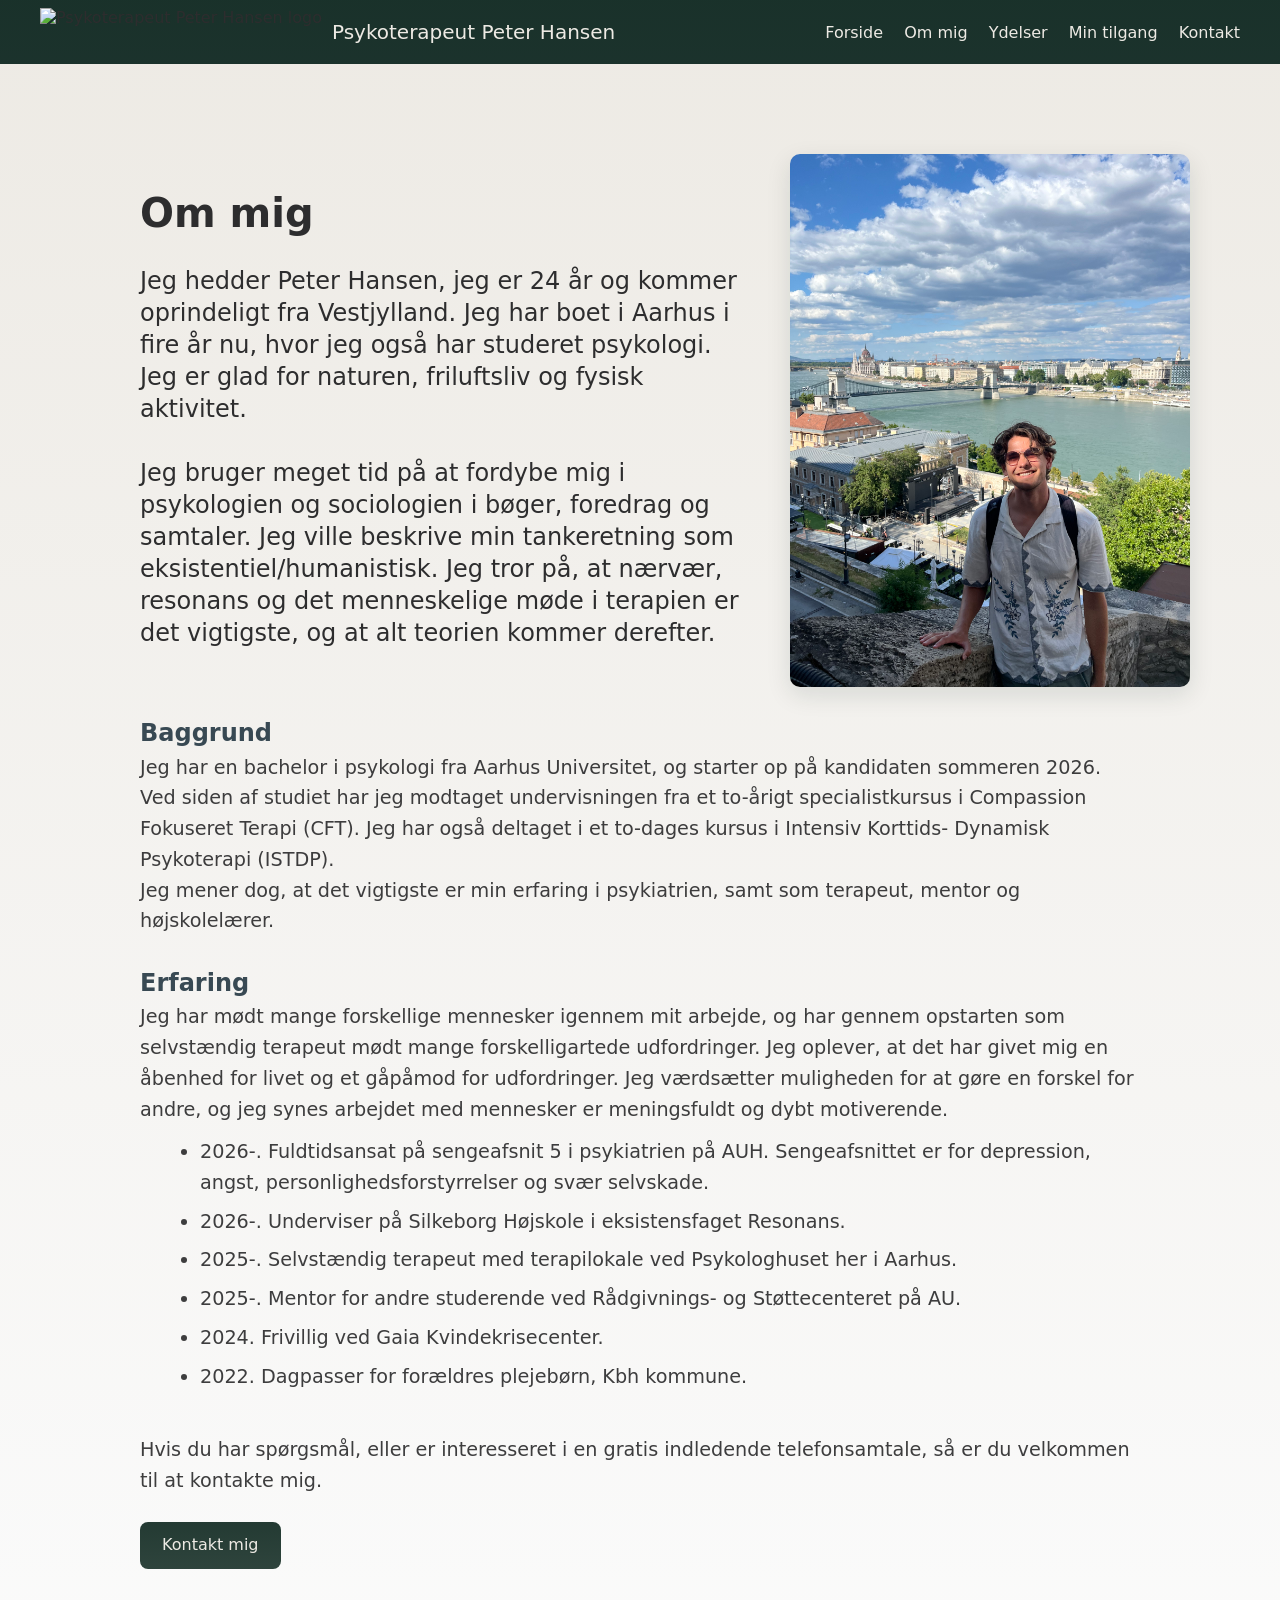
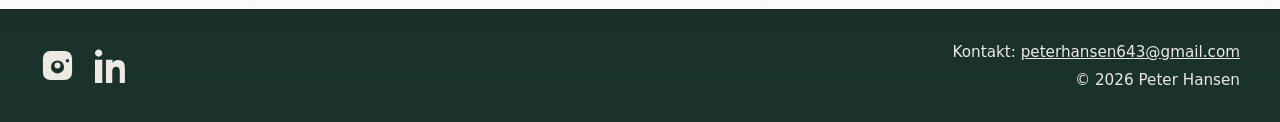
==== commit 28361b46: "Opdatering af mobilvisning" ====
--- a/about.html
+++ b/about.html
@@ -17,12 +17,12 @@
   <meta property="og:url" content="https://psykoterapeutpeterhansen.dk/about.html">
   <meta property="og:site_name" content="Psykoterapeut Peter Hansen">
   <meta property="og:locale" content="da_DK">
-  <meta property="og:image" content="https://psykoterapeutpeterhansen.dk/images/profil2.webp">
+  <meta property="og:image" content="https://psykoterapeutpeterhansen.dk/images/profil2.jpg">
   <meta property="og:image:alt" content="Peter Hansen, psykoterapeut i Aarhus">
   <meta name="twitter:card" content="summary_large_image">
   <meta name="twitter:title" content="Om Peter Hansen | Terapi og undervisning i Aarhus">
   <meta name="twitter:description" content="Baggrund, erfaring og terapeutisk ståsted med fokus på kvalitet, nærvær og personlig udvikling.">
-  <meta name="twitter:image" content="https://psykoterapeutpeterhansen.dk/images/profil2.webp">
+  <meta name="twitter:image" content="https://psykoterapeutpeterhansen.dk/images/profil2.jpg">
   <link rel="icon" type="image/png" href="/my-favicon/favicon-96x96.png" sizes="96x96" />
   <link rel="icon" type="image/svg+xml" href="/my-favicon/favicon.svg" />
   <link rel="shortcut icon" href="/my-favicon/favicon.ico" />
@@ -102,7 +102,7 @@
           <p class="intro-p mobile-only">Jeg hedder Peter Hansen, jeg er 24 år og kommer oprindeligt fra Vestjylland. Jeg har boet i Aarhus i fire år nu, hvor jeg også har studeret psykologi. Jeg er glad for naturen, friluftsliv og fysisk aktivitet.</p>
         </div>
         <div class="about-photo">
-          <img src="images/profil2.webp" alt="Peter Hansen i naturlige omgivelser" loading="lazy">
+          <img src="images/profil2.jpg" alt="Peter Hansen i naturlige omgivelser" loading="lazy">
         </div>
       </div>
 
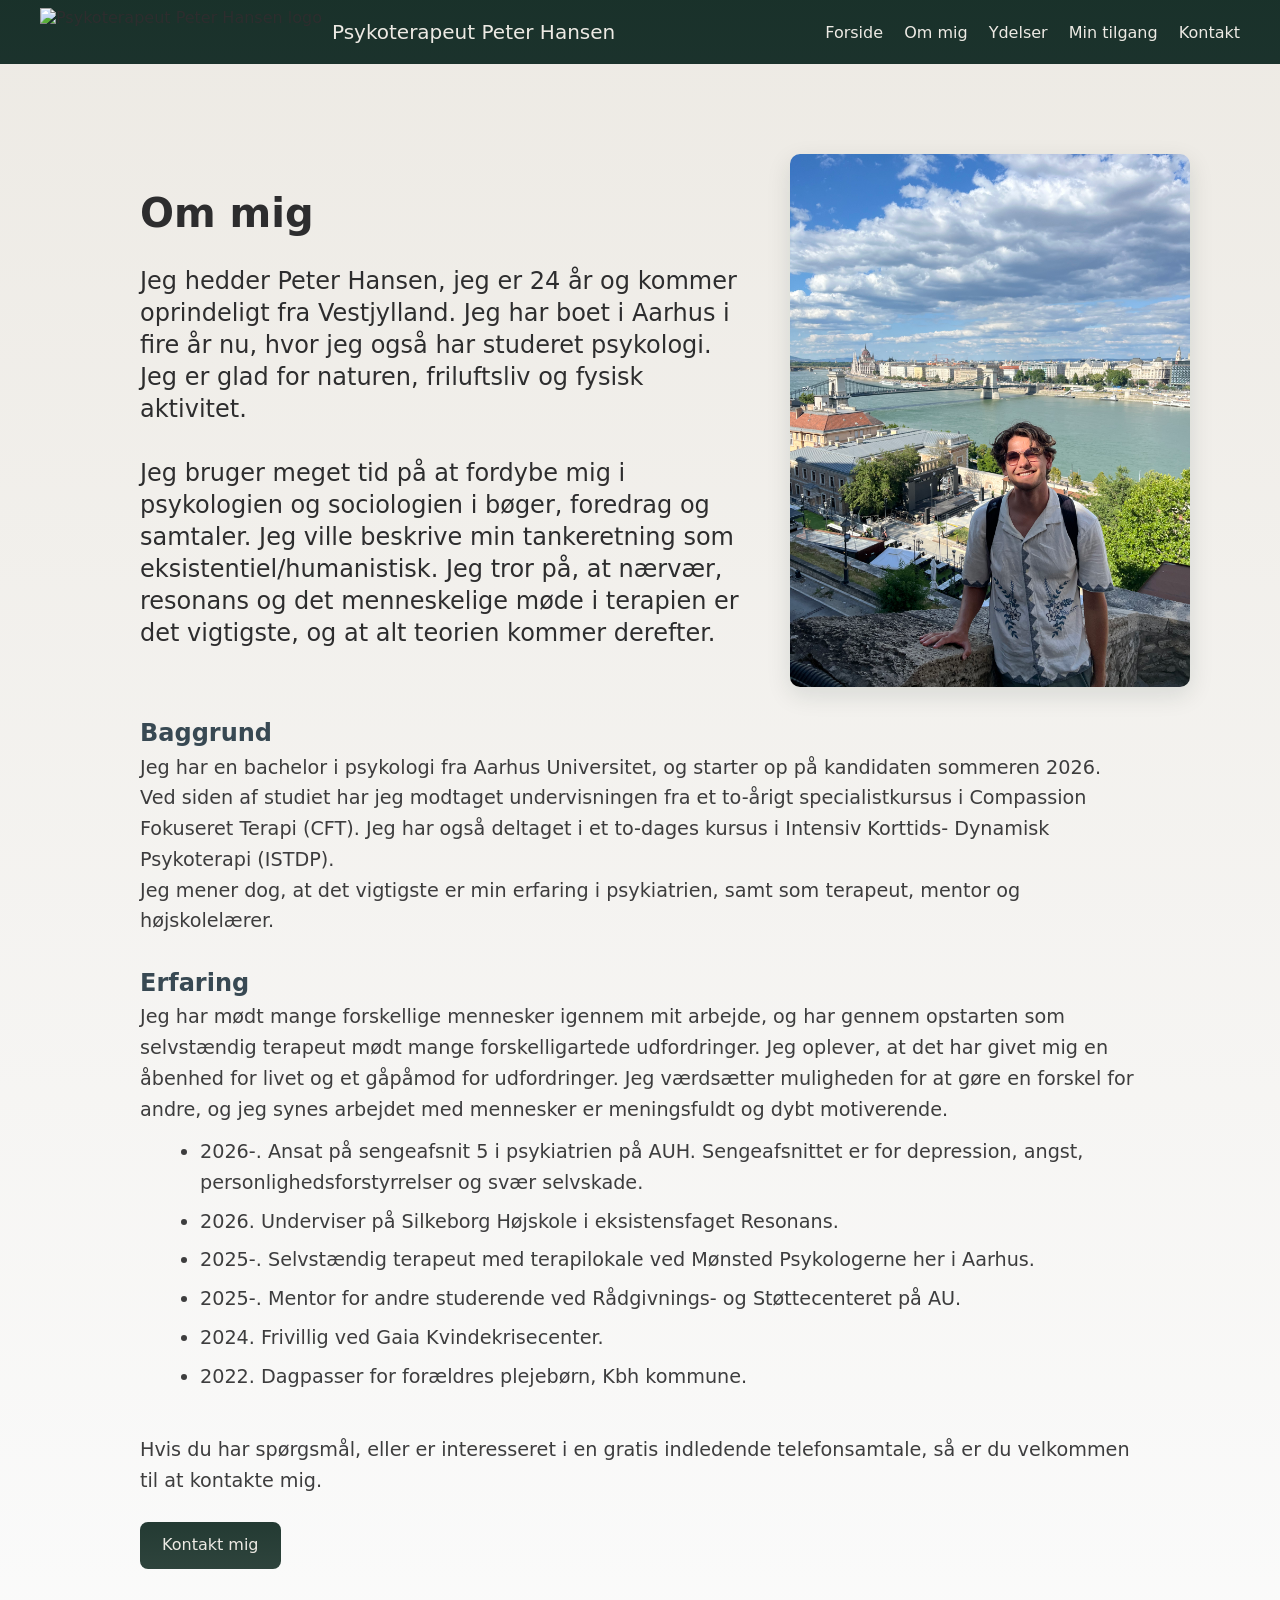
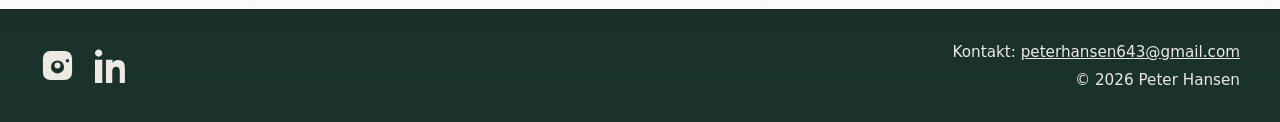
==== commit 5ddc791b: "Ændringer i About siden" ====
--- a/about.html
+++ b/about.html
@@ -112,9 +112,9 @@
       <h2>Erfaring</h2>
       <p>Jeg har mødt mange forskellige mennesker igennem mit arbejde, og har gennem opstarten som selvstændig terapeut mødt mange forskelligartede udfordringer. Jeg oplever, at det har givet mig en åbenhed for livet og et gåpåmod for udfordringer. Jeg værdsætter muligheden for at gøre en forskel for andre, og jeg synes arbejdet med mennesker er meningsfuldt og dybt motiverende. </p>
       <ul>
-        <li>2026-. Fuldtidsansat på sengeafsnit 5 i psykiatrien på AUH. Sengeafsnittet er for depression, angst, personlighedsforstyrrelser og svær selvskade.</li>
-        <li>2026-. Underviser på Silkeborg Højskole i eksistensfaget Resonans.</li>
-        <li>2025-. Selvstændig terapeut med terapilokale ved Psykologhuset her i Aarhus.</li>
+        <li>2026-. Ansat på sengeafsnit 5 i psykiatrien på AUH. Sengeafsnittet er for depression, angst, personlighedsforstyrrelser og svær selvskade.</li>
+        <li>2026. Underviser på Silkeborg Højskole i eksistensfaget Resonans.</li>
+        <li>2025-. Selvstændig terapeut med terapilokale ved Mønsted Psykologerne her i Aarhus.</li>
         <li>2025-. Mentor for andre studerende ved Rådgivnings- og Støttecenteret på AU.</li>
         <li>2024. Frivillig ved Gaia Kvindekrisecenter.</li>
         <li>2022. Dagpasser for forældres plejebørn, Kbh kommune.</li>
